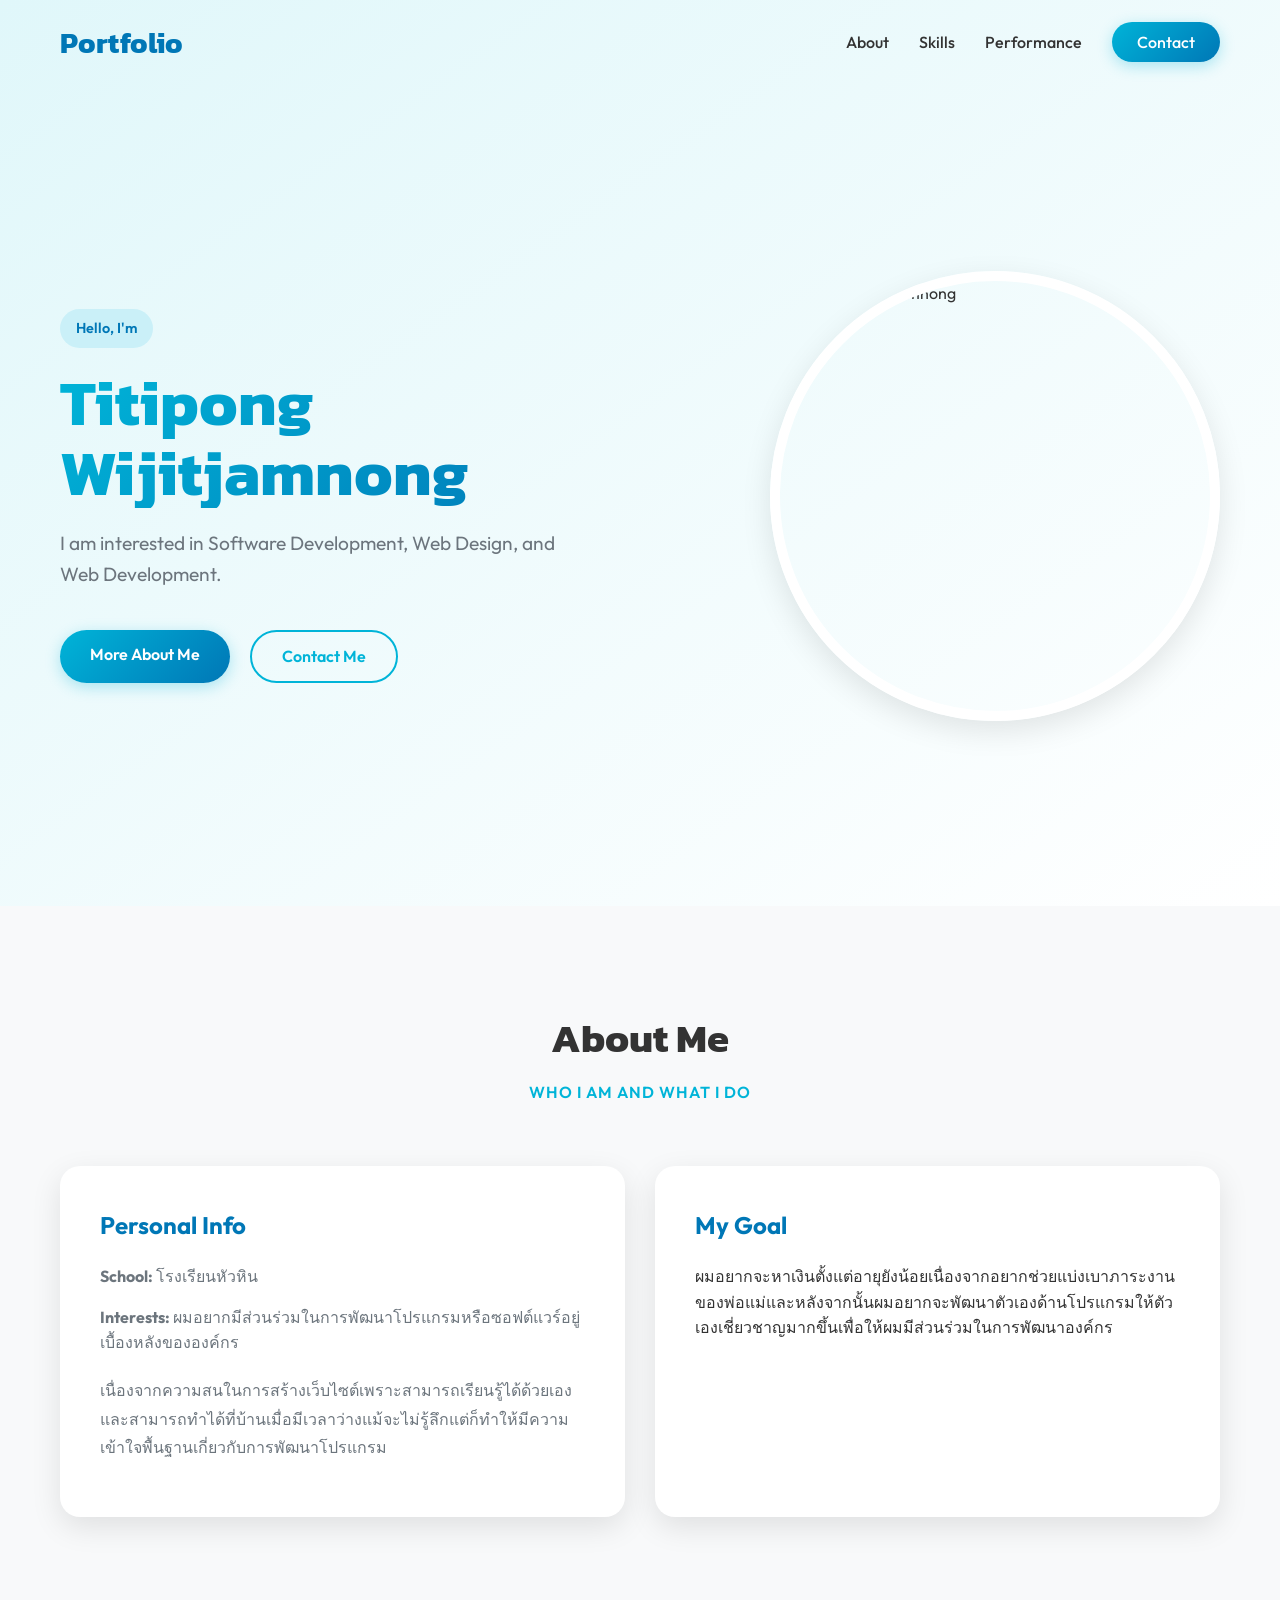
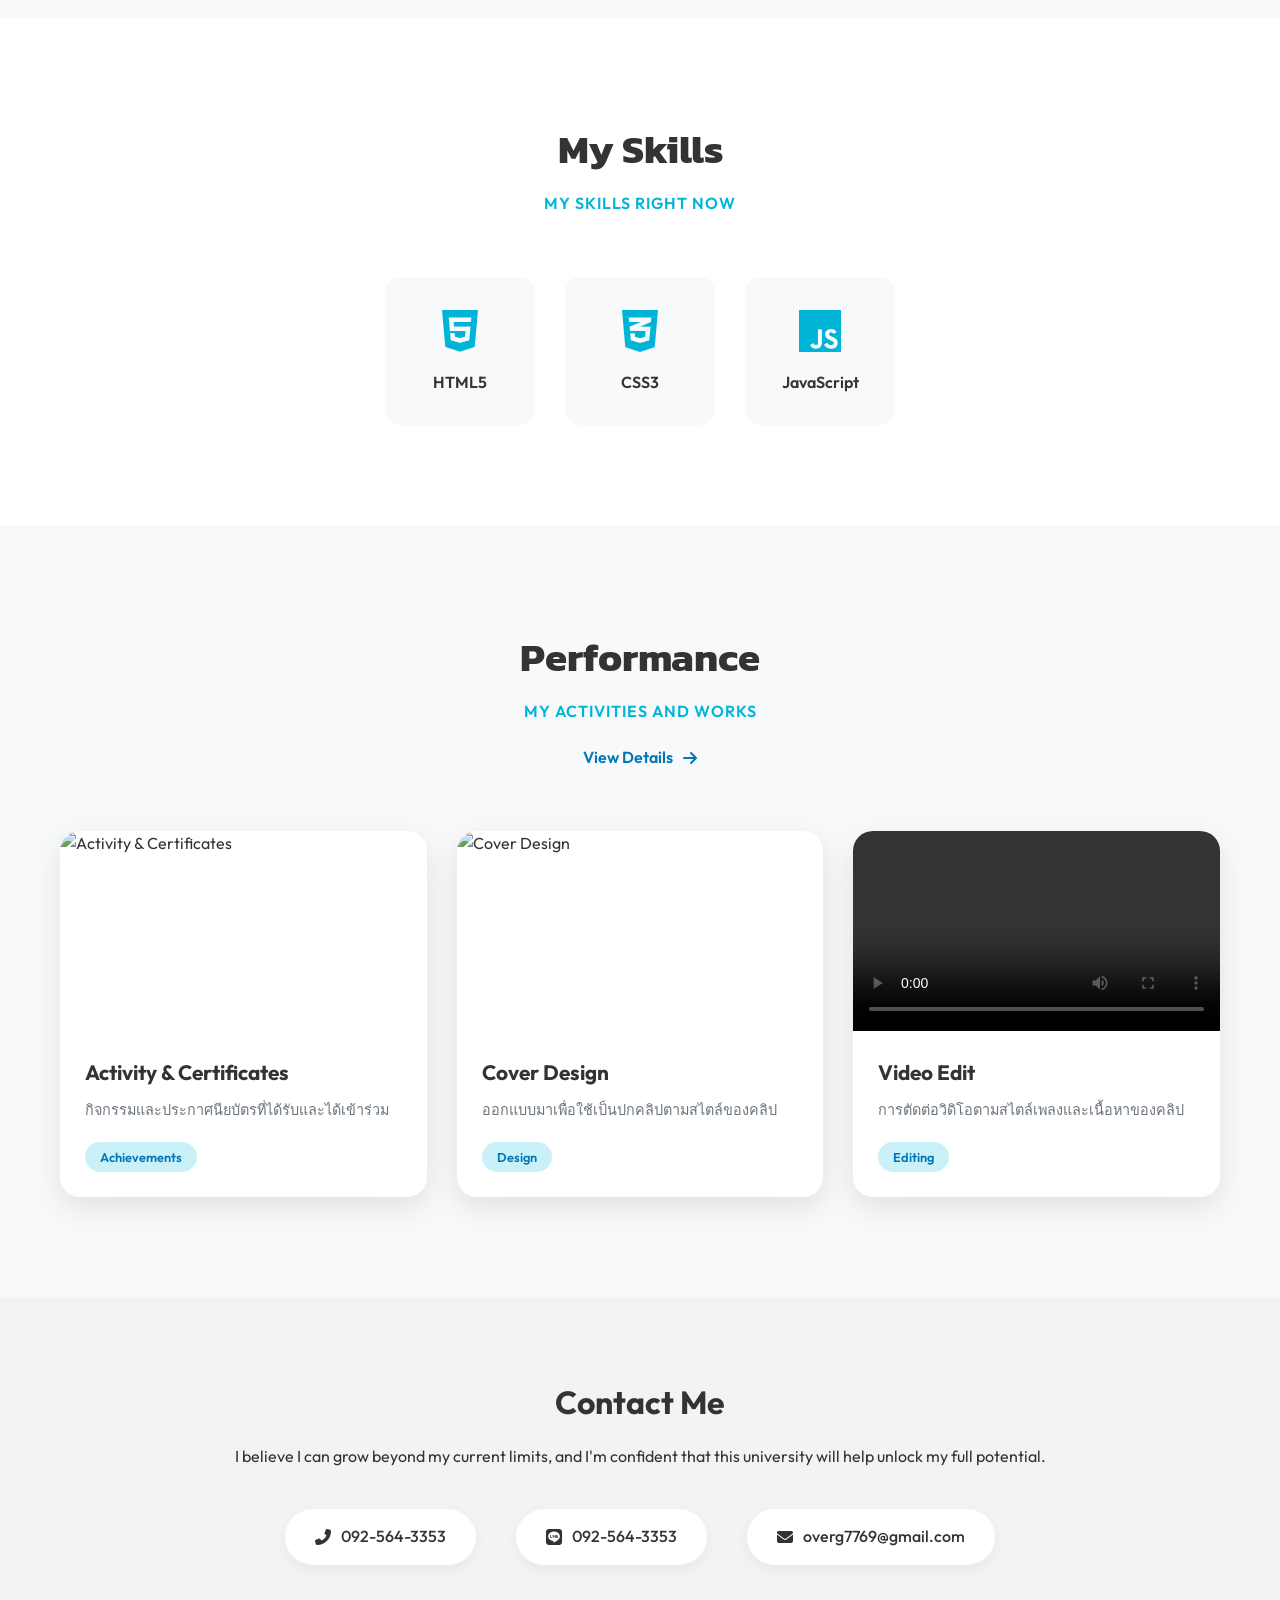
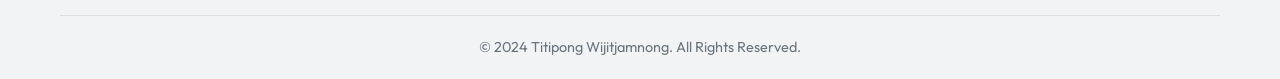
==== index.html @ 3550ec2c "Add files via upload" ====
<!DOCTYPE html>
<html lang="en">

<head>
    <meta charset="UTF-8">
    <meta name="viewport" content="width=device-width, initial-scale=1.0">
    <title>Thitipong Vijitjamnong | Portfolio</title>

    <!-- Fonts -->
    <link rel="preconnect" href="https://fonts.googleapis.com">
    <link rel="preconnect" href="https://fonts.gstatic.com" crossorigin>
    <link
        href="https://fonts.googleapis.com/css2?family=Outfit:wght@300;400;600;700&family=Kanit:wght@300;400;600&display=swap"
        rel="stylesheet">

    <!-- Icons -->
    <link rel="stylesheet" href="https://cdnjs.cloudflare.com/ajax/libs/font-awesome/6.4.0/css/all.min.css">

    <!-- Styles -->
    <link rel="stylesheet" href="index.css">
</head>

<body>
    <header class="hero-section">
        <div class="container">
            <nav class="navbar">
                <div class="logo">Portfolio</div>
                <ul class="nav-links">
                    <li><a href="#about">About</a></li>
                    <li><a href="#skills">Skills</a></li>
                    <li><a href="#performance">Performance</a></li>
                    <li><a href="#contact" class="btn-contact">Contact</a></li>
                </ul>
                <div class="hamburger">
                    <i class="fas fa-bars"></i>
                </div>
            </nav>

            <div class="hero-content">
                <div class="hero-text">
                    <span class="greeting">Hello, I'm</span>
                    <h1 class="name">Titipong Wijitjamnong</h1>
                    <p class="description">I am interested in Software Development, Web Design, and Web Development.</p>
                    <div class="hero-btns">
                        <a href="#about" class="btn btn-primary">More About Me</a>
                        <a href="#contact" class="btn btn-outline">Contact Me</a>
                    </div>
                </div>
                <div class="hero-image">
                    <div class="img-wrapper">
                        <img src="img/1758525755485.png" alt="Titipong Wijitjamnong">
                    </div>
                </div>
            </div>
        </div>
    </header>

    <main>
        <section id="about" class="about-section">
            <div class="container">
                <div class="section-header">
                    <h2 class="section-title">About Me</h2>
                    <p class="section-subtitle">Who I am and what I do</p>
                </div>

                <div class="about-content">
                    <div class="about-card">
                        <h3>Personal Info</h3>
                        <p><strong>School:</strong> โรงเรียนหัวหิน</p>
                        <p><strong>Interests:</strong>
                            ผมอยากมีส่วนร่วมในการพัฒนาโปรแกรมหรือซอฟต์แวร์อยู่เบื้องหลังขององค์กร</p>
                        <p class="bio">
                            เนื่องจากความสนในการสร้างเว็บไซต์เพราะสามารถเรียนรู้ได้ด้วยเองและสามารถทำได้ที่บ้านเมื่อมีเวลาว่างแม้จะไม่รู้ลึกแต่ก็ทำให้มีความเข้าใจพื้นฐานเกี่ยวกับการพัฒนาโปรแกรม
                        </p>
                    </div>

                    <div class="target-card">
                        <h3>My Goal</h3>
                        <p>ผมอยากจะหาเงินตั้งแต่อายุยังน้อยเนื่องจากอยากช่วยแบ่งเบาภาระงานของพ่อแม่และหลังจากนั้นผมอยากจะพัฒนาตัวเองด้านโปรแกรมให้ตัวเองเชี่ยวชาญมากขึ้นเพื่อให้ผมมีส่วนร่วมในการพัฒนาองค์กร
                        </p>
                    </div>
                </div>
            </div>
        </section>

        <section id="skills" class="skills-section">
            <div class="container">
                <div class="section-header">
                    <h2 class="section-title">My Skills</h2>
                    <p class="section-subtitle">My skills right now</p>
                </div>

                <div class="skills-grid">
                    <div class="skill-item">
                        <i class="fab fa-html5"></i>
                        <span>HTML5</span>
                    </div>
                    <div class="skill-item">
                        <i class="fab fa-css3-alt"></i>
                        <span>CSS3</span>
                    </div>
                    <div class="skill-item">
                        <i class="fab fa-js"></i>
                        <span>JavaScript</span>
                    </div>
                    <!-- Add more skills as needed -->
                </div>
            </div>
        </section>

        <section id="performance" class="performance-section">
            <div class="container">
                <div class="section-header">
                    <h2 class="section-title">Performance</h2>
                    <p class="section-subtitle">My activities and works</p>
                    <a href="index-detail.html" class="view-all-link">View Details <i
                            class="fas fa-arrow-right"></i></a>
                </div>

                <div class="projects-grid">
                    <article class="project-card">
                        <div class="card-image">
                            <img src="img/1754227052950.jpg" alt="Activity & Certificates">
                        </div>
                        <div class="card-content">
                            <h3>Activity & Certificates</h3>
                            <p>กิจกรรมและประกาศนียบัตรที่ได้รับและได้เข้าร่วม</p>
                            <span class="tag">Achievements</span>
                        </div>
                    </article>

                    <article class="project-card">
                        <div class="card-image">
                            <img src="coverdesign/บักหำน้อย yungtarr v.2_00000.jpg" alt="Cover Design">
                        </div>
                        <div class="card-content">
                            <h3>Cover Design</h3>
                            <p>ออกแบบมาเพื่อใช้เป็นปกคลิปตามสไตล์ของคลิป</p>
                            <span class="tag">Design</span>
                        </div>
                    </article>

                    <article class="project-card">
                        <div class="card-image">
                            <!-- Using a placeholder image for video if needed or the video itself -->
                            <video src="video/บักหำน้อย yungtarr.mp4" controls class="preview-video"></video>
                        </div>
                        <div class="card-content">
                            <h3>Video Edit</h3>
                            <p>การตัดต่อวิดิโอตามสไตล์เพลงและเนื้อหาของคลิป</p>
                            <span class="tag">Editing</span>
                        </div>
                    </article>
                </div>
            </div>
        </section>
    </main>

    <footer id="contact" class="footer-section">
        <div class="container">
            <div class="footer-content">
                <div class="contact-info">
                    <h2>Contact Me</h2>
                    <p>I believe I can grow beyond my current limits, and I'm confident that this university will help
                        unlock my full potential.</p>
                    <ul class="contact-list">
                        <li>
                            <a href="tel:0925643353">
                                <i class="fas fa-phone-alt"></i>
                                <span>092-564-3353</span>
                            </a>
                        </li>
                        <li>
                            <a href="#">
                                <i class="fab fa-line"></i>
                                <span>092-564-3353</span>
                            </a>
                        </li>
                        <li>
                            <a href="mailto:overg7769@gmail.com">
                                <i class="fas fa-envelope"></i>
                                <span>overg7769@gmail.com</span>
                            </a>
                        </li>
                    </ul>
                </div>
            </div>
            <div class="footer-bottom">
                <p>&copy; 2024 Titipong Wijitjamnong. All Rights Reserved.</p>
            </div>
        </div>
    </footer>

    <script src="index.js"></script>
</body>

</html>
---- index.css ----
:root {
    --primary-color: #00b4d8;
    --primary-dark: #0077b6;
    --secondary-color: #caf0f8;
    --text-color: #333;
    --bg-color: #f8f9fa;
    --white: #ffffff;
    --gray: #6c757d;
    --gradient: linear-gradient(135deg, #00b4d8 0%, #0077b6 100%);
    --shadow: 0 10px 30px rgba(0, 0, 0, 0.1);
    --transition: all 0.3s ease;
}

* {
    margin: 0;
    padding: 0;
    box-sizing: border-box;
    font-family: 'Outfit', sans-serif;
    scroll-behavior: smooth;
}

body {
    background-color: var(--bg-color);
    color: var(--text-color);
    line-height: 1.6;
    overflow-x: hidden;
}

.container {
    max-width: 1200px;
    margin: 0 auto;
    padding: 0 20px;
}

/* Navbar */
.navbar {
    display: flex;
    justify-content: space-between;
    align-items: center;
    padding: 20px 0;
    position: relative;
    z-index: 1000;
}

.logo {
    font-size: 1.8rem;
    font-weight: 700;
    color: var(--primary-dark);
    font-family: 'Kanit', sans-serif;
}

.nav-links {
    display: flex;
    list-style: none;
    gap: 30px;
    align-items: center;
}

.nav-links a {
    text-decoration: none;
    color: var(--text-color);
    font-weight: 500;
    transition: var(--transition);
    position: relative;
}

.nav-links a:hover {
    color: var(--primary-color);
}

.nav-links a::after {
    content: '';
    position: absolute;
    width: 0;
    height: 2px;
    bottom: -5px;
    left: 0;
    background-color: var(--primary-color);
    transition: var(--transition);
}

.nav-links a:hover::after {
    width: 100%;
}

.btn-contact {
    padding: 10px 25px;
    background: var(--gradient);
    color: var(--white) !important;
    border-radius: 50px;
    box-shadow: 0 4px 15px rgba(0, 180, 216, 0.3);
}

.btn-contact:hover {
    transform: translateY(-2px);
    box-shadow: 0 6px 20px rgba(0, 180, 216, 0.4);
}

.btn-contact::after {
    display: none;
}

.hamburger {
    display: none;
    font-size: 1.5rem;
    cursor: pointer;
}

/* Hero Section */
.hero-section {
    min-height: 100vh;
    background: linear-gradient(to bottom right, #e0f7fa, #ffffff);
    position: relative;
    overflow: hidden;
}

.hero-content {
    display: flex;
    align-items: center;
    justify-content: space-between;
    min-height: calc(100vh - 80px);
    padding: 50px 0;
}

.hero-text {
    flex: 1;
    padding-right: 50px;
    animation: slideRight 1s ease forwards;
}

.greeting {
    display: inline-block;
    padding: 8px 16px;
    background-color: var(--secondary-color);
    color: var(--primary-dark);
    border-radius: 50px;
    font-weight: 600;
    margin-bottom: 20px;
    font-size: 0.9rem;
}

.name {
    font-size: 4rem;
    font-weight: 700;
    line-height: 1.1;
    margin-bottom: 20px;
    font-family: 'Kanit', sans-serif;
    background: var(--gradient);
    -webkit-background-clip: text;
    background-clip: text;
    -webkit-text-fill-color: transparent;
}

.description {
    font-size: 1.2rem;
    color: var(--gray);
    margin-bottom: 40px;
    max-width: 500px;
}

.hero-btns {
    display: flex;
    gap: 20px;
}

.btn {
    padding: 12px 30px;
    border-radius: 50px;
    text-decoration: none;
    font-weight: 600;
    transition: var(--transition);
    display: inline-block;
}

.btn-primary {
    background: var(--gradient);
    color: var(--white);
    box-shadow: 0 4px 15px rgba(0, 180, 216, 0.3);
}

.btn-primary:hover {
    transform: translateY(-3px);
    box-shadow: 0 8px 25px rgba(0, 180, 216, 0.4);
}

.btn-outline {
    border: 2px solid var(--primary-color);
    color: var(--primary-color);
}

.btn-outline:hover {
    background-color: var(--primary-color);
    color: var(--white);
}

.hero-image {
    flex: 1;
    display: flex;
    justify-content: flex-end;
    position: relative;
    animation: slideLeft 1s ease forwards;
}

.img-wrapper {
    position: relative;
    width: 450px;
    height: 450px;
    border-radius: 50%;
    overflow: hidden;
    border: 10px solid var(--white);
    box-shadow: var(--shadow);
}

.img-wrapper img {
    width: 100%;
    height: 100%;
    object-fit: cover;
}

/* Sections Common */
section {
    padding: 100px 0;
}

.section-header {
    text-align: center;
    margin-bottom: 60px;
}

.section-title {
    font-size: 2.5rem;
    font-weight: 700;
    margin-bottom: 10px;
    font-family: 'Kanit', sans-serif;
}

.section-subtitle {
    color: var(--primary-color);
    font-weight: 600;
    text-transform: uppercase;
    letter-spacing: 1px;
}

/* About Section */
.about-content {
    display: grid;
    grid-template-columns: repeat(auto-fit, minmax(300px, 1fr));
    gap: 30px;
}

.about-card,
.target-card {
    background: var(--white);
    padding: 40px;
    border-radius: 20px;
    box-shadow: var(--shadow);
    transition: var(--transition);
}

.about-card:hover,
.target-card:hover {
    transform: translateY(-5px);
}

.about-card h3,
.target-card h3 {
    font-size: 1.5rem;
    margin-bottom: 20px;
    color: var(--primary-dark);
}

.about-card p {
    margin-bottom: 15px;
    color: var(--gray);
}

.bio {
    margin-top: 20px;
    line-height: 1.8;
}

/* Skills Section */
.skills-section {
    background-color: var(--white);
}

.skills-grid {
    display: flex;
    justify-content: center;
    flex-wrap: wrap;
    gap: 30px;
}

.skill-item {
    display: flex;
    flex-direction: column;
    align-items: center;
    padding: 30px;
    background: var(--bg-color);
    border-radius: 15px;
    width: 150px;
    transition: var(--transition);
}

.skill-item:hover {
    transform: translateY(-10px);
    background: var(--white);
    box-shadow: var(--shadow);
}

.skill-item i {
    font-size: 3rem;
    color: var(--primary-color);
    margin-bottom: 15px;
}

.skill-item span {
    font-weight: 600;
    color: var(--text-color);
}

/* Performance Section */
.view-all-link {
    display: inline-flex;
    align-items: center;
    gap: 10px;
    margin-top: 20px;
    text-decoration: none;
    color: var(--primary-dark);
    font-weight: 600;
    transition: var(--transition);
}

.view-all-link:hover {
    gap: 15px;
    color: var(--primary-color);
}

.projects-grid {
    display: grid;
    grid-template-columns: repeat(auto-fit, minmax(300px, 1fr));
    gap: 30px;
}

.project-card {
    background: var(--white);
    border-radius: 20px;
    overflow: hidden;
    box-shadow: var(--shadow);
    transition: var(--transition);
}

.project-card:hover {
    transform: translateY(-10px);
}

.card-image {
    height: 200px;
    overflow: hidden;
}

.card-image img,
.card-image video {
    width: 100%;
    height: 100%;
    object-fit: cover;
    transition: var(--transition);
}

.project-card:hover .card-image img {
    transform: scale(1.1);
}

.card-content {
    padding: 25px;
}

.card-content h3 {
    font-size: 1.3rem;
    margin-bottom: 10px;
}

.card-content p {
    color: var(--gray);
    font-size: 0.9rem;
    margin-bottom: 20px;
}

.tag {
    display: inline-block;
    padding: 5px 15px;
    background-color: var(--secondary-color);
    color: var(--primary-dark);
    border-radius: 50px;
    font-size: 0.8rem;
    font-weight: 600;
}

/* Footer */
.footer-section {
    background-color: #f1f3f5;
    padding: 80px 0 20px;
}

.footer-content {
    text-align: center;
    margin-bottom: 50px;
}

.contact-info h2 {
    font-size: 2rem;
    margin-bottom: 15px;
}

.contact-list {
    display: flex;
    justify-content: center;
    gap: 40px;
    list-style: none;
    margin-top: 40px;
    flex-wrap: wrap;
}

.contact-list a {
    display: flex;
    align-items: center;
    gap: 10px;
    text-decoration: none;
    color: var(--text-color);
    font-weight: 500;
    padding: 15px 30px;
    background: var(--white);
    border-radius: 50px;
    box-shadow: 0 5px 15px rgba(0, 0, 0, 0.05);
    transition: var(--transition);
}

.contact-list a:hover {
    transform: translateY(-5px);
    color: var(--primary-color);
    box-shadow: var(--shadow);
}

.footer-bottom {
    text-align: center;
    padding-top: 20px;
    border-top: 1px solid #ddd;
    color: var(--gray);
    font-size: 0.9rem;
}

/* Animations */
@keyframes slideRight {
    from {
        opacity: 0;
        transform: translateX(-50px);
    }

    to {
        opacity: 1;
        transform: translateX(0);
    }
}

@keyframes slideLeft {
    from {
        opacity: 0;
        transform: translateX(50px);
    }

    to {
        opacity: 1;
        transform: translateX(0);
    }
}

/* Responsive */
@media (max-width: 992px) {
    .hero-content {
        flex-direction: column-reverse;
        text-align: center;
        justify-content: center;
    }

    .hero-text {
        padding-right: 0;
        margin-top: 50px;
    }

    .hero-btns {
        justify-content: center;
    }

    .img-wrapper {
        width: 350px;
        height: 350px;
    }
}

@media (max-width: 768px) {
    .nav-links {
        display: none;
    }

    .hamburger {
        display: block;
    }

    .name {
        font-size: 3rem;
        font-weight: 600;
        color: var(--text-color);
    }

    .img-wrapper {
        width: 280px;
        height: 280px;
    }

    .contact-list {
        flex-direction: column;
        gap: 20px;
    }
}

/* Toast Notification */
#toast-notification {
    visibility: hidden;
    min-width: 250px;
    margin-left: -125px;
    background-color: #333;
    color: #fff;
    text-align: center;
    border-radius: 2px;
    padding: 16px;
    position: fixed;
    z-index: 1000;
    left: 50%;
    bottom: 30px;
    font-size: 17px;
    border-radius: 10px;
    box-shadow: 0 4px 8px rgba(0, 0, 0, 0.2);
}

#toast-notification.show {
    visibility: visible;
    -webkit-animation: fadein 0.5s, fadeout 0.5s 2.5s;
    animation: fadein 0.5s, fadeout 0.5s 2.5s;
}

@-webkit-keyframes fadein {
    from {
        bottom: 0;
        opacity: 0;
    }

    to {
        bottom: 30px;
        opacity: 1;
    }
}

@keyframes fadein {
    from {
        bottom: 0;
        opacity: 0;
    }

    to {
        bottom: 30px;
        opacity: 1;
    }
}

@-webkit-keyframes fadeout {
    from {
        bottom: 30px;
        opacity: 1;
    }

    to {
        bottom: 0;
        opacity: 0;
    }
}

@keyframes fadeout {
    from {
        bottom: 30px;
        opacity: 1;
    }

    to {
        bottom: 0;
        opacity: 0;
    }
}
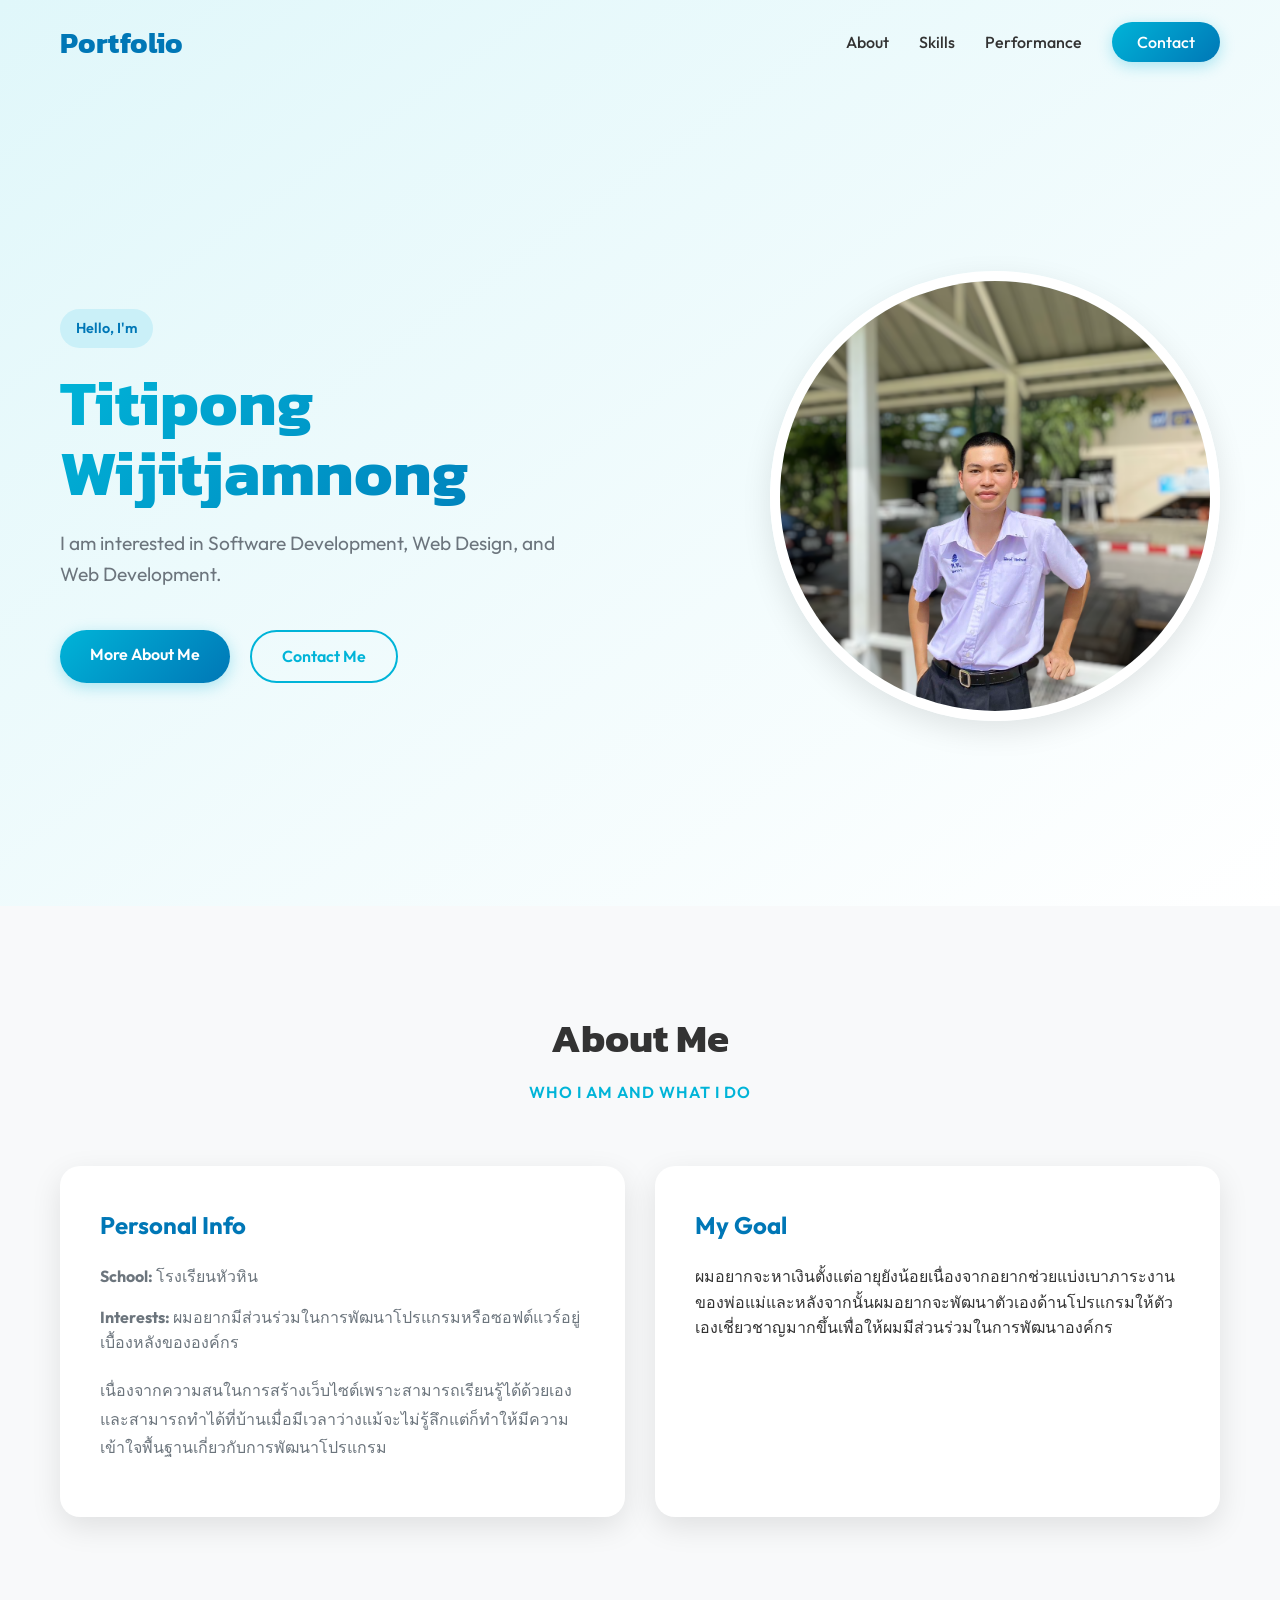
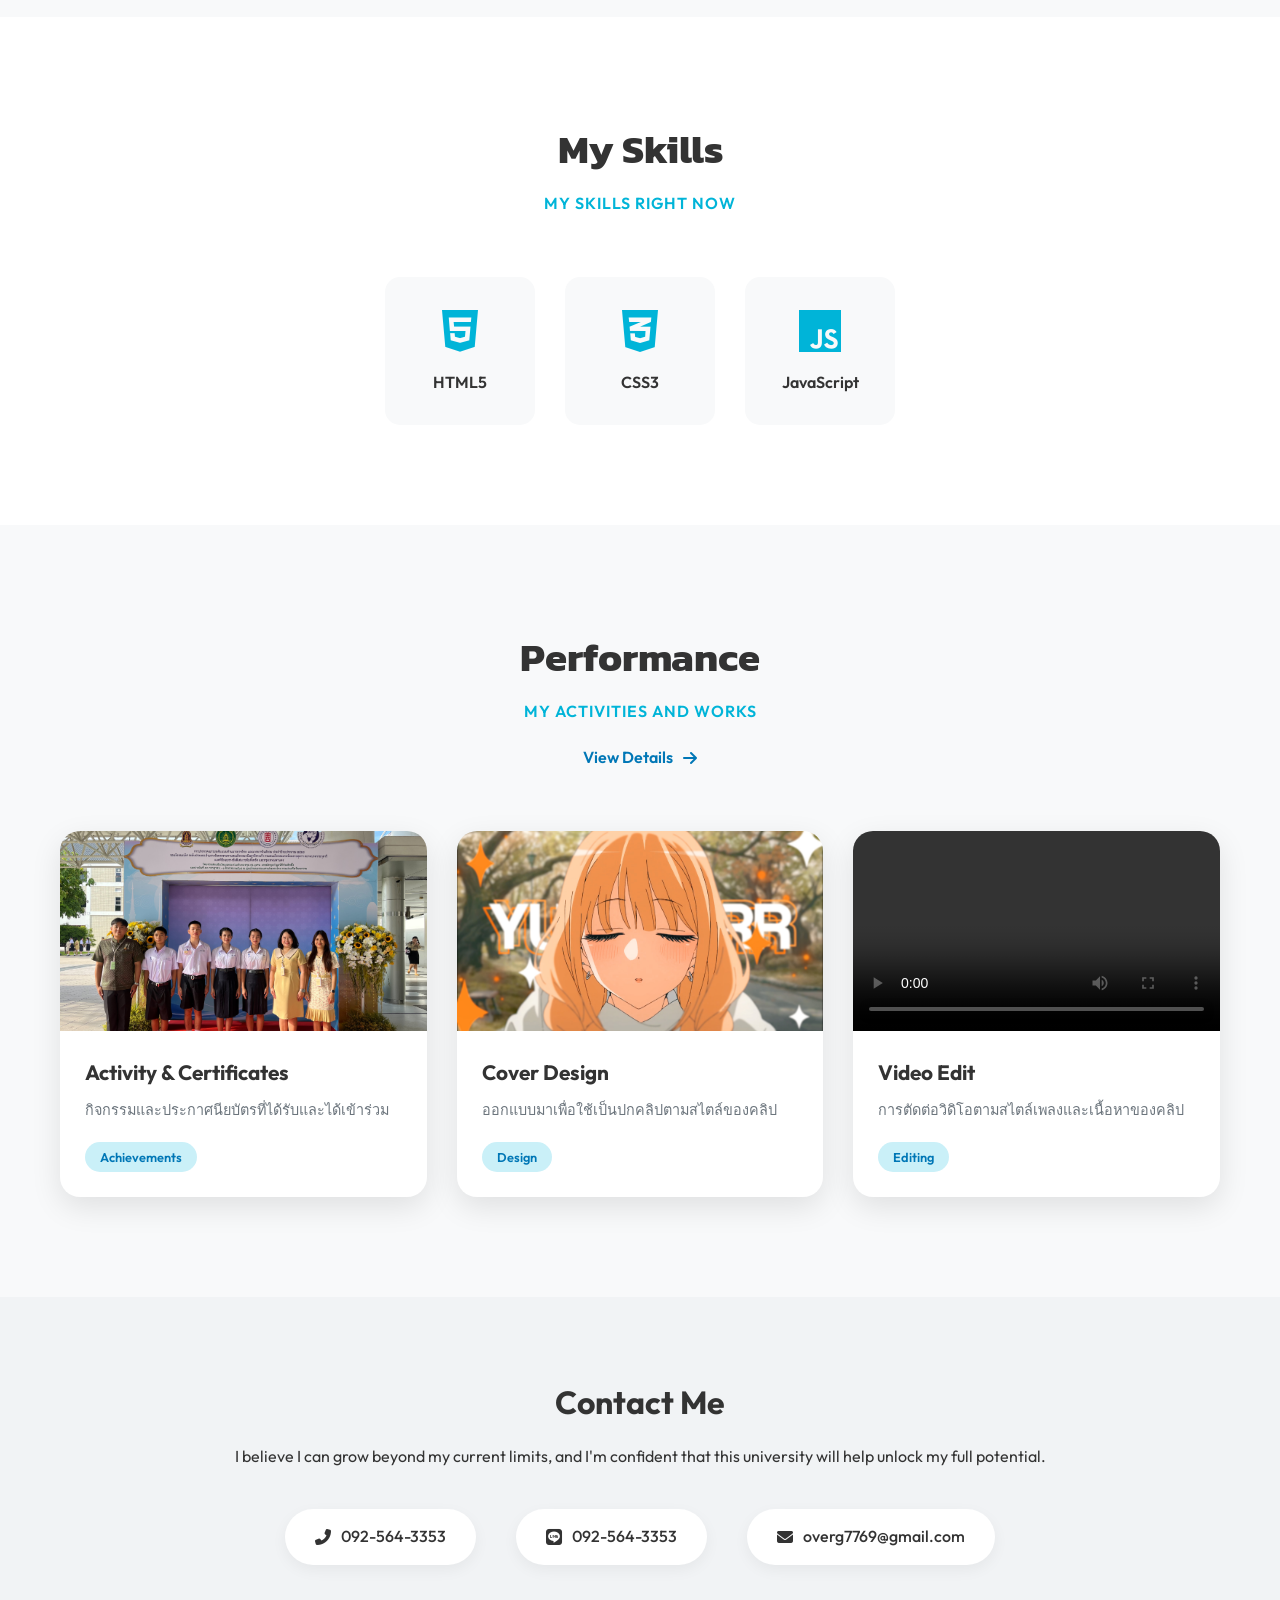
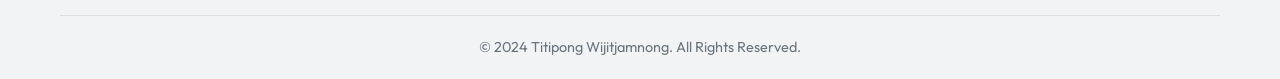
==== commit c3ba5719: "Update index.html" ====
--- a/index.html
+++ b/index.html
@@ -4,7 +4,7 @@
 <head>
     <meta charset="UTF-8">
     <meta name="viewport" content="width=device-width, initial-scale=1.0">
-    <title>Thitipong Vijitjamnong | Portfolio</title>
+    <title>Titipong Wijitjamnong | Portfolio</title>
 
     <!-- Fonts -->
     <link rel="preconnect" href="https://fonts.googleapis.com">
@@ -194,4 +194,5 @@
     <script src="index.js"></script>
 </body>
 
-</html>+
+</html>
